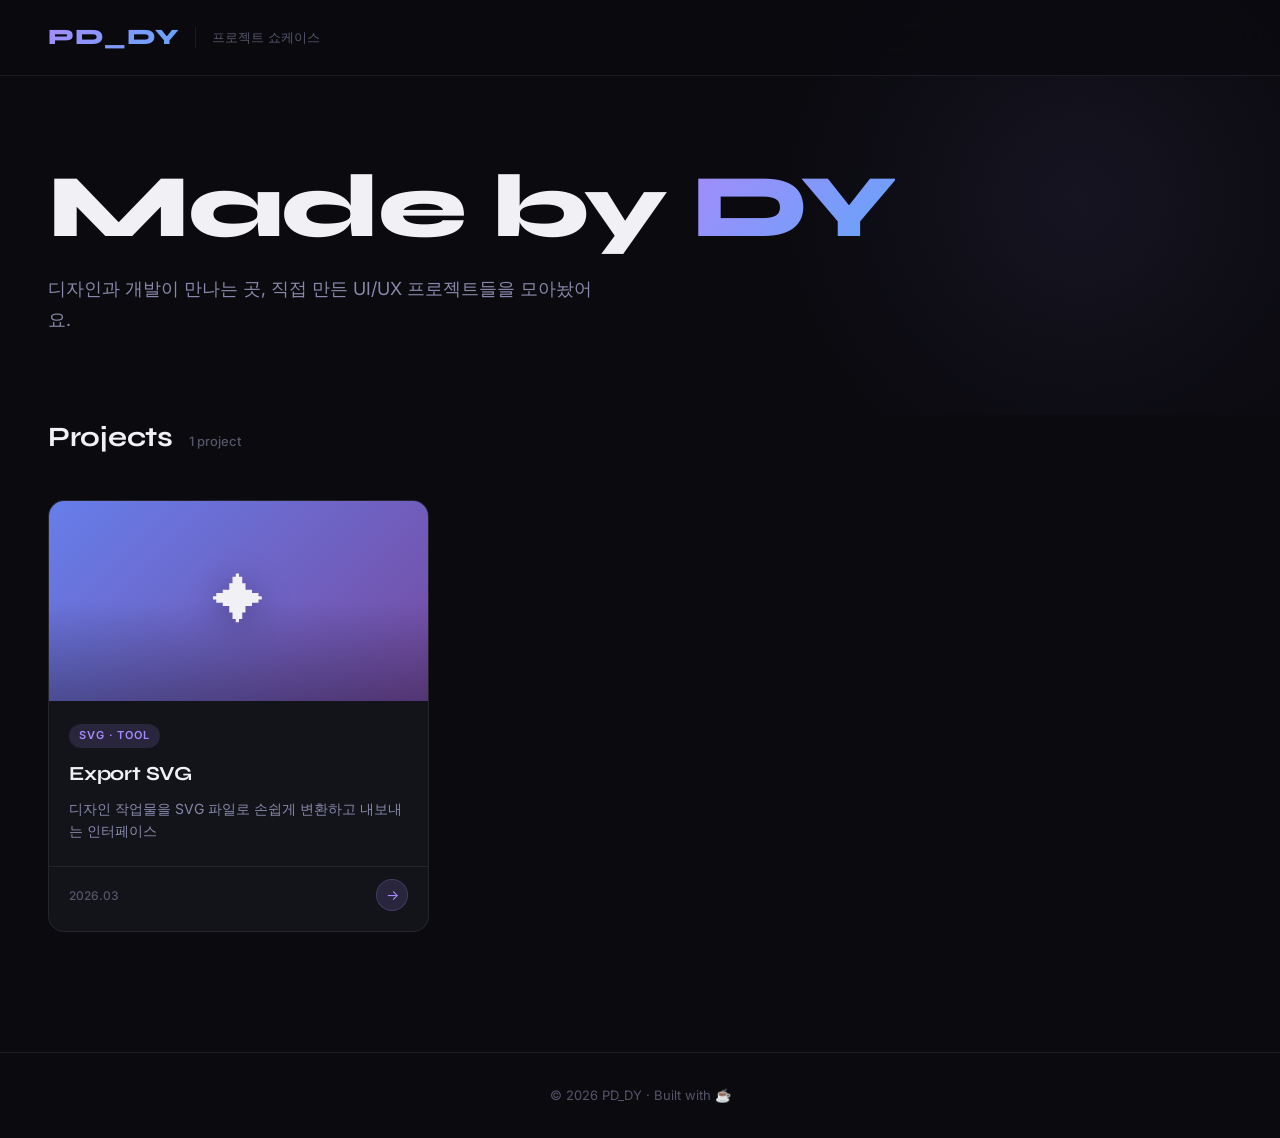
==== index.html @ 15b4909b "feat: 메인 포트폴리오 초기 셋업" ====
<!DOCTYPE html>
<html lang="ko">
<head>
  <meta charset="UTF-8" />
  <meta name="viewport" content="width=device-width, initial-scale=1.0" />
  <meta name="description" content="PD_DY - 다양한 UI/UX 프로젝트 모음" />
  <title>PD_DY — Projects</title>
  <link rel="preconnect" href="https://fonts.googleapis.com" />
  <link rel="preconnect" href="https://fonts.gstatic.com" crossorigin />
  <link href="https://fonts.googleapis.com/css2?family=Inter:wght@300;400;500;600;700&family=Syne:wght@600;700;800&display=swap" rel="stylesheet" />
  <link rel="stylesheet" href="style.css" />
</head>
<body>

  <!-- HEADER -->
  <header class="header">
    <div class="header-inner">
      <div class="logo">PD_DY</div>
      <p class="header-sub">프로젝트 쇼케이스</p>
    </div>
  </header>

  <!-- HERO -->
  <section class="hero">
    <div class="hero-inner">
      <h1 class="hero-title">Made by <span class="accent">DY</span></h1>
      <p class="hero-desc">디자인과 개발이 만나는 곳, 직접 만든 UI/UX 프로젝트들을 모아놨어요.</p>
    </div>
    <div class="hero-bg-blur"></div>
  </section>

  <!-- PROJECT GRID -->
  <main class="main">
    <div class="section-header">
      <h2 class="section-title">Projects</h2>
      <span class="project-count" id="project-count">0 projects</span>
    </div>

    <div class="grid" id="project-grid">

      <!-- export_svg 프로젝트 카드 -->
      <article class="card" id="card-export-svg" onclick="location.href='./export_svg/'">
        <div class="card-thumb" style="background: linear-gradient(135deg, #667eea, #764ba2);">
          <span class="card-emoji">✦</span>
        </div>
        <div class="card-body">
          <span class="card-tag">SVG · Tool</span>
          <h3 class="card-title">Export SVG</h3>
          <p class="card-desc">디자인 작업물을 SVG 파일로 손쉽게 변환하고 내보내는 인터페이스</p>
        </div>
        <div class="card-footer">
          <span class="card-date">2026.03</span>
          <span class="card-arrow">→</span>
        </div>
      </article>

    </div>
  </main>

  <!-- FOOTER -->
  <footer class="footer">
    <p>© 2026 PD_DY · Built with ☕</p>
  </footer>

  <script>
    // 프로젝트 카드 수 카운트
    const grid = document.getElementById('project-grid');
    const cards = grid.querySelectorAll('.card');
    const countEl = document.getElementById('project-count');

    countEl.textContent = `${cards.length} project${cards.length !== 1 ? 's' : ''}`;

    // 카드 hover 틸트 효과
    document.querySelectorAll('.card').forEach(card => {
      card.addEventListener('mousemove', e => {
        const rect = card.getBoundingClientRect();
        const x = ((e.clientX - rect.left) / rect.width - 0.5) * 10;
        const y = ((e.clientY - rect.top) / rect.height - 0.5) * -10;
        card.style.transform = `perspective(600px) rotateX(${y}deg) rotateY(${x}deg) translateY(-4px)`;
      });
      card.addEventListener('mouseleave', () => {
        card.style.transform = '';
      });
    });
  </script>

</body>
</html>
---- style.css ----
/* ===========================
   RESET & BASE
   =========================== */
*, *::before, *::after {
  box-sizing: border-box;
  margin: 0;
  padding: 0;
}

:root {
  --bg: #0a0a0f;
  --bg-card: #13131a;
  --bg-card-hover: #1a1a24;
  --border: rgba(255, 255, 255, 0.07);
  --border-hover: rgba(255, 255, 255, 0.15);
  --text-primary: #f0f0f5;
  --text-secondary: #8888aa;
  --text-muted: #55556a;
  --accent: #a78bfa;
  --accent-2: #60a5fa;
  --accent-glow: rgba(167, 139, 250, 0.15);
  --radius: 16px;
  --radius-sm: 8px;
  --font-body: 'Inter', sans-serif;
  --font-display: 'Syne', sans-serif;
  --transition: 0.25s cubic-bezier(0.4, 0, 0.2, 1);
}

html {
  scroll-behavior: smooth;
}

body {
  font-family: var(--font-body);
  background-color: var(--bg);
  color: var(--text-primary);
  min-height: 100vh;
  line-height: 1.6;
  -webkit-font-smoothing: antialiased;
}

/* ===========================
   HEADER
   =========================== */
.header {
  position: fixed;
  top: 0;
  left: 0;
  right: 0;
  z-index: 100;
  padding: 20px 48px;
  display: flex;
  align-items: center;
  backdrop-filter: blur(20px);
  -webkit-backdrop-filter: blur(20px);
  background: rgba(10, 10, 15, 0.75);
  border-bottom: 1px solid var(--border);
}

.header-inner {
  display: flex;
  align-items: center;
  gap: 16px;
  width: 100%;
  max-width: 1280px;
  margin: 0 auto;
}

.logo {
  font-family: var(--font-display);
  font-size: 22px;
  font-weight: 800;
  letter-spacing: 0.04em;
  background: linear-gradient(135deg, var(--accent), var(--accent-2));
  -webkit-background-clip: text;
  -webkit-text-fill-color: transparent;
  background-clip: text;
}

.header-sub {
  font-size: 13px;
  color: var(--text-muted);
  font-weight: 400;
  padding-left: 16px;
  border-left: 1px solid var(--border);
}

/* ===========================
   HERO
   =========================== */
.hero {
  position: relative;
  padding: 160px 48px 80px;
  overflow: hidden;
}

.hero-inner {
  position: relative;
  z-index: 1;
  max-width: 1280px;
  margin: 0 auto;
}

.hero-title {
  font-family: var(--font-display);
  font-size: clamp(48px, 7vw, 96px);
  font-weight: 800;
  line-height: 1.05;
  letter-spacing: -0.02em;
  margin-bottom: 20px;
}

.hero-title .accent {
  background: linear-gradient(135deg, var(--accent) 0%, var(--accent-2) 100%);
  -webkit-background-clip: text;
  -webkit-text-fill-color: transparent;
  background-clip: text;
}

.hero-desc {
  font-size: 18px;
  color: var(--text-secondary);
  max-width: 560px;
  font-weight: 400;
  line-height: 1.7;
}

.hero-bg-blur {
  position: absolute;
  top: -100px;
  right: -100px;
  width: 600px;
  height: 600px;
  background: radial-gradient(circle, rgba(167, 139, 250, 0.08) 0%, transparent 70%);
  pointer-events: none;
}

/* ===========================
   MAIN
   =========================== */
.main {
  max-width: 1280px;
  margin: 0 auto;
  padding: 0 48px 120px;
}

.section-header {
  display: flex;
  align-items: baseline;
  gap: 16px;
  margin-bottom: 40px;
}

.section-title {
  font-family: var(--font-display);
  font-size: 28px;
  font-weight: 700;
  letter-spacing: -0.01em;
}

.project-count {
  font-size: 13px;
  color: var(--text-muted);
  font-weight: 500;
}

/* ===========================
   GRID
   =========================== */
.grid {
  display: grid;
  grid-template-columns: repeat(auto-fill, minmax(320px, 1fr));
  gap: 20px;
}

/* ===========================
   CARD
   =========================== */
.card {
  background: var(--bg-card);
  border: 1px solid var(--border);
  border-radius: var(--radius);
  overflow: hidden;
  cursor: pointer;
  transition: border-color var(--transition), background var(--transition), transform var(--transition), box-shadow var(--transition);
  display: flex;
  flex-direction: column;
  transform-style: preserve-3d;
  will-change: transform;
}

.card:hover {
  border-color: var(--border-hover);
  background: var(--bg-card-hover);
  box-shadow: 0 20px 60px rgba(0, 0, 0, 0.4), 0 0 0 1px rgba(167, 139, 250, 0.1);
}

/* Card Thumbnail */
.card-thumb {
  height: 200px;
  display: flex;
  align-items: center;
  justify-content: center;
  position: relative;
  overflow: hidden;
}

.card-thumb::after {
  content: '';
  position: absolute;
  inset: 0;
  background: linear-gradient(to bottom, transparent 50%, rgba(0,0,0,0.3));
}

.card-emoji {
  font-size: 52px;
  position: relative;
  z-index: 1;
  filter: drop-shadow(0 4px 16px rgba(0,0,0,0.3));
  transition: transform var(--transition);
}

.card:hover .card-emoji {
  transform: scale(1.1) translateY(-4px);
}

/* Card Body */
.card-body {
  padding: 20px 20px 12px;
  flex: 1;
}

.card-tag {
  display: inline-block;
  font-size: 11px;
  font-weight: 600;
  letter-spacing: 0.08em;
  text-transform: uppercase;
  color: var(--accent);
  background: var(--accent-glow);
  padding: 3px 10px;
  border-radius: 100px;
  margin-bottom: 10px;
}

.card-title {
  font-family: var(--font-display);
  font-size: 20px;
  font-weight: 700;
  margin-bottom: 8px;
  letter-spacing: -0.01em;
}

.card-desc {
  font-size: 14px;
  color: var(--text-secondary);
  line-height: 1.6;
}

/* Card Footer */
.card-footer {
  padding: 12px 20px 20px;
  display: flex;
  align-items: center;
  justify-content: space-between;
  border-top: 1px solid var(--border);
  margin-top: 12px;
}

.card-date {
  font-size: 12px;
  color: var(--text-muted);
  font-weight: 500;
}

.card-arrow {
  width: 32px;
  height: 32px;
  border-radius: 50%;
  background: var(--accent-glow);
  border: 1px solid rgba(167, 139, 250, 0.2);
  display: flex;
  align-items: center;
  justify-content: center;
  color: var(--accent);
  font-size: 14px;
  transition: background var(--transition), transform var(--transition);
}

.card:hover .card-arrow {
  background: var(--accent);
  color: #fff;
  transform: translateX(2px);
}

/* ===========================
   EMPTY STATE
   =========================== */
.empty-state {
  grid-column: 1 / -1;
  display: flex;
  flex-direction: column;
  align-items: center;
  justify-content: center;
  gap: 16px;
  padding: 120px 24px;
  border: 1px dashed var(--border);
  border-radius: var(--radius);
  color: var(--text-muted);
}

.empty-icon {
  font-size: 40px;
  animation: pulse 2.5s ease-in-out infinite;
}

.empty-state p {
  font-size: 15px;
  font-weight: 500;
}

@keyframes pulse {
  0%, 100% { opacity: 0.4; transform: scale(1); }
  50% { opacity: 1; transform: scale(1.15); }
}

/* ===========================
   FOOTER
   =========================== */
.footer {
  text-align: center;
  padding: 32px;
  font-size: 13px;
  color: var(--text-muted);
  border-top: 1px solid var(--border);
}

/* ===========================
   RESPONSIVE
   =========================== */
@media (max-width: 768px) {
  .header {
    padding: 16px 24px;
  }

  .hero {
    padding: 120px 24px 60px;
  }

  .main {
    padding: 0 24px 80px;
  }

  .grid {
    grid-template-columns: 1fr;
  }

  .hero-title {
    font-size: 42px;
  }

  .hero-desc {
    font-size: 16px;
  }
}
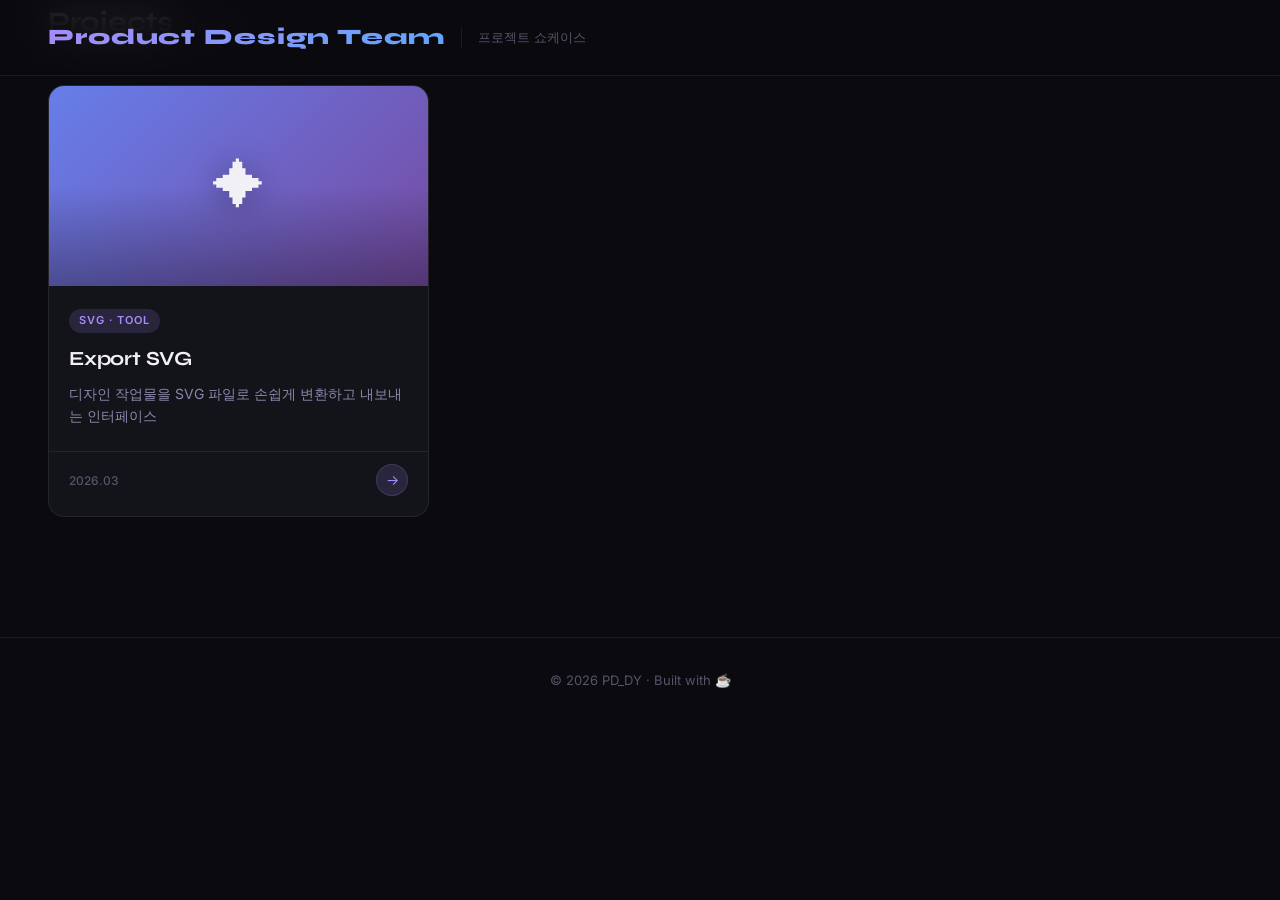
==== commit d28a5ffe: "fix: 로고 텍스트 변경 및 히어로 섹션 제거" ====
--- a/index.html
+++ b/index.html
@@ -1,33 +1,28 @@
 <!DOCTYPE html>
 <html lang="ko">
+
 <head>
   <meta charset="UTF-8" />
   <meta name="viewport" content="width=device-width, initial-scale=1.0" />
   <meta name="description" content="PD_DY - 다양한 UI/UX 프로젝트 모음" />
-  <title>PD_DY — Projects</title>
+  <title>Product Design Team</title>
   <link rel="preconnect" href="https://fonts.googleapis.com" />
   <link rel="preconnect" href="https://fonts.gstatic.com" crossorigin />
-  <link href="https://fonts.googleapis.com/css2?family=Inter:wght@300;400;500;600;700&family=Syne:wght@600;700;800&display=swap" rel="stylesheet" />
+  <link
+    href="https://fonts.googleapis.com/css2?family=Inter:wght@300;400;500;600;700&family=Syne:wght@600;700;800&display=swap"
+    rel="stylesheet" />
   <link rel="stylesheet" href="style.css" />
 </head>
+
 <body>
 
   <!-- HEADER -->
   <header class="header">
     <div class="header-inner">
-      <div class="logo">PD_DY</div>
+      <div class="logo">Product Design Team</div>
       <p class="header-sub">프로젝트 쇼케이스</p>
     </div>
   </header>
-
-  <!-- HERO -->
-  <section class="hero">
-    <div class="hero-inner">
-      <h1 class="hero-title">Made by <span class="accent">DY</span></h1>
-      <p class="hero-desc">디자인과 개발이 만나는 곳, 직접 만든 UI/UX 프로젝트들을 모아놨어요.</p>
-    </div>
-    <div class="hero-bg-blur"></div>
-  </section>
 
   <!-- PROJECT GRID -->
   <main class="main">
@@ -37,6 +32,25 @@
     </div>
 
     <div class="grid" id="project-grid">
+
+      <!-- 프로젝트 카드 템플릿 — 앞으로 여기에 카드 추가 -->
+      <!-- 
+        카드 추가 방법:
+        <article class="card" onclick="location.href='./프로젝트폴더/index.html'">
+          <div class="card-thumb" style="background: linear-gradient(135deg, #색1, #색2);">
+            <span class="card-emoji">🎨</span>
+          </div>
+          <div class="card-body">
+            <span class="card-tag">태그</span>
+            <h3 class="card-title">프로젝트 이름</h3>
+            <p class="card-desc">간단한 설명</p>
+          </div>
+          <div class="card-footer">
+            <span class="card-date">2026.03</span>
+            <span class="card-arrow">→</span>
+          </div>
+        </article>
+      -->
 
       <!-- export_svg 프로젝트 카드 -->
       <article class="card" id="card-export-svg" onclick="location.href='./export_svg/'">
@@ -54,6 +68,12 @@
         </div>
       </article>
 
+      <!-- EMPTY STATE -->
+      <div class="empty-state" id="empty-state">
+        <div class="empty-icon">✦</div>
+        <p>첫 번째 프로젝트가 곧 등장해요</p>
+      </div>
+
     </div>
   </main>
 
@@ -67,8 +87,12 @@
     const grid = document.getElementById('project-grid');
     const cards = grid.querySelectorAll('.card');
     const countEl = document.getElementById('project-count');
+    const emptyState = document.getElementById('empty-state');
 
     countEl.textContent = `${cards.length} project${cards.length !== 1 ? 's' : ''}`;
+    if (cards.length > 0) {
+      emptyState.style.display = 'none';
+    }
 
     // 카드 hover 틸트 효과
     document.querySelectorAll('.card').forEach(card => {
@@ -85,4 +109,5 @@
   </script>
 
 </body>
+
 </html>
